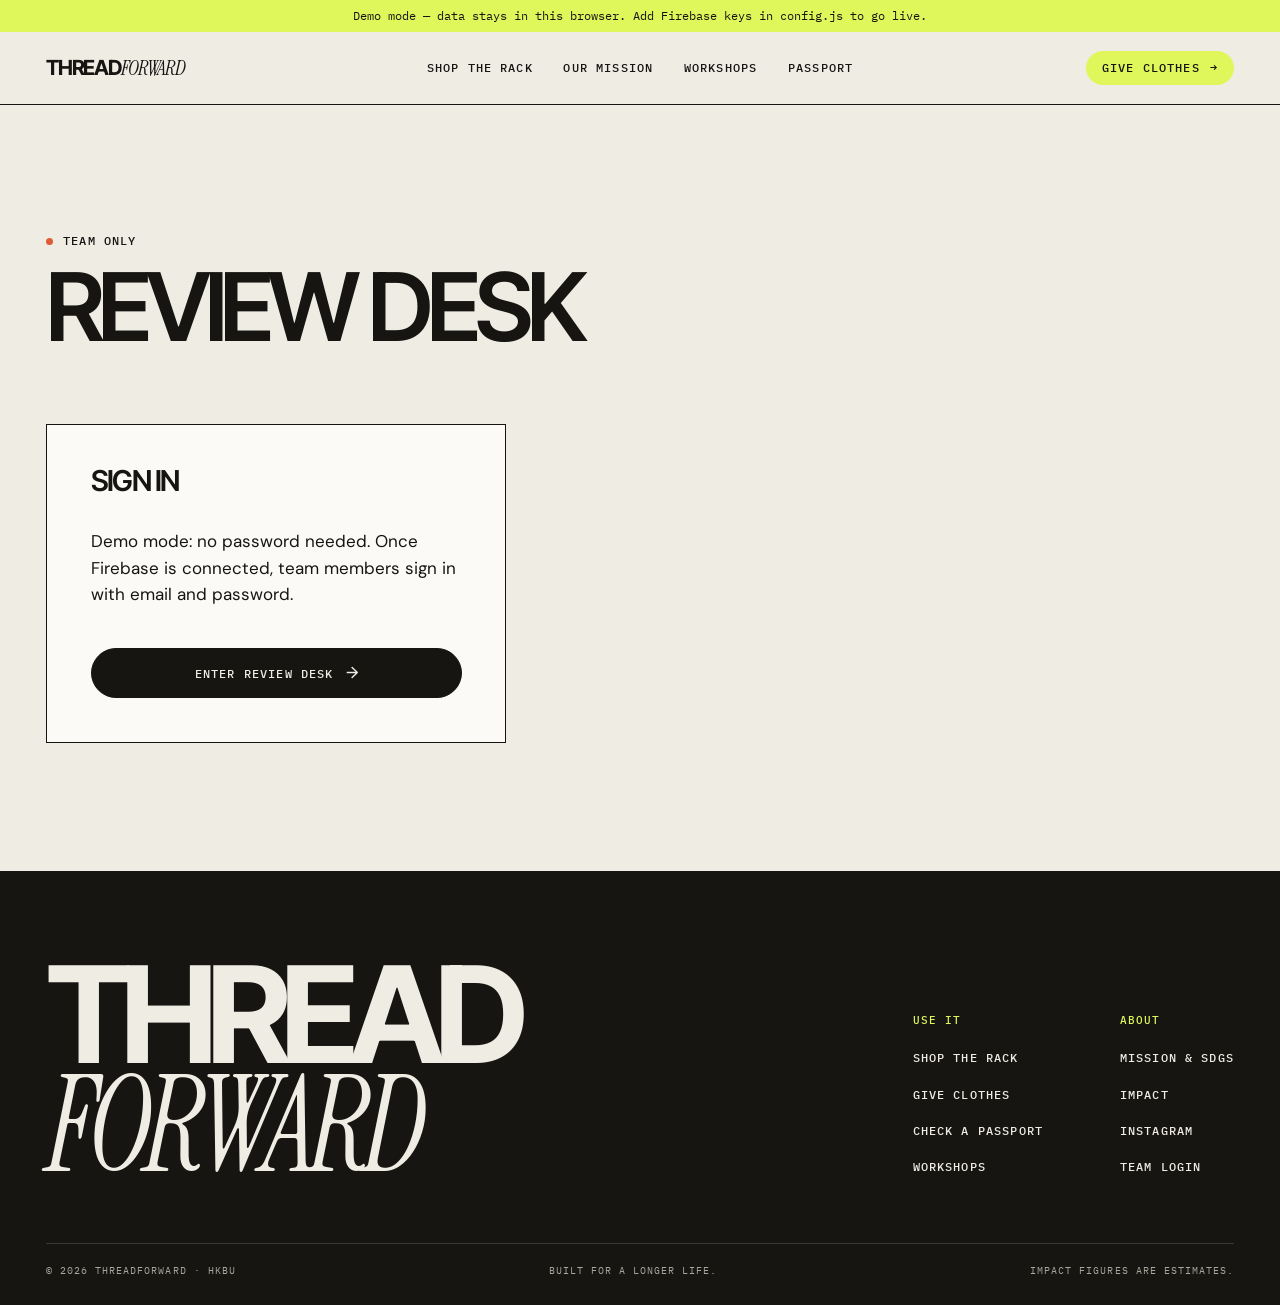
==== admin.html @ 7904c475 "Add files via upload" ====
<!DOCTYPE html>
<html lang="en">
<head>
  <meta charset="UTF-8">
  <meta name="viewport" content="width=device-width, initial-scale=1.0">
  <link rel="preconnect" href="https://fonts.googleapis.com">
  <link rel="preconnect" href="https://fonts.gstatic.com" crossorigin>
  <link href="https://fonts.googleapis.com/css2?family=DM+Sans:opsz,wght@9..40,400;9..40,500;9..40,600&family=IBM+Plex+Mono:wght@400;500&family=Instrument+Serif:ital@0;1&family=Inter+Tight:wght@500;600;700&display=swap" rel="stylesheet">
  <link rel="stylesheet" href="style.css">
  <link rel="icon" href="data:image/svg+xml,<svg xmlns='http://www.w3.org/2000/svg' viewBox='0 0 100 100'><rect width='100' height='100' rx='20' fill='%23DFF75B'/><text x='50' y='70' font-size='60' text-anchor='middle' font-family='Arial Black'>T</text></svg>">
  <meta name="robots" content="noindex">
  <title>Review desk — ThreadForward</title>
</head>
<body>
<main>
  <section class="section">
    <div class="wrap">
      <div class="section-head">
        <div>
          <p class="kicker">Team only</p>
          <h1 class="display display--l">Review desk</h1>
        </div>
        <div id="who"></div>
      </div>

      <div id="login" hidden>
        <div class="panel" style="max-width:460px">
          <h2 class="display display--m" style="font-size:1.8rem;margin-bottom:18px">Sign in</h2>
          <form class="form" id="loginForm">
            <div class="field"><label for="aEmail">Email</label><input id="aEmail" type="email" required autocomplete="username"></div>
            <div class="field"><label for="aPw">Password</label><input id="aPw" type="password" required autocomplete="current-password"></div>
            <p class="error-text" id="loginErr" role="alert"></p>
            <button class="btn btn--ink" type="submit">Sign in</button>
          </form>
        </div>
      </div>

      <div id="desk" hidden>
        <div class="tabs" role="tablist">
          <button class="chip" data-tab="pending" aria-pressed="true">To review <span id="nPending"></span></button>
          <button class="chip" data-tab="requests" aria-pressed="false">Requests</button>
          <button class="chip" data-tab="history" aria-pressed="false">Reviewed</button>
          <button class="chip" data-tab="workshops" aria-pressed="false">Workshop sign-ups</button>
          <button class="chip" data-tab="subscribers" aria-pressed="false">Newsletter</button>
        </div>
        <div id="panel"></div>
      </div>
    </div>
  </section>
</main>
<script type="module" src="admin.js"></script>
</body>
</html>
---- style.css ----
/* ThreadForward — v2 editorial system
   Reference: the ThreadForward Figma site. Tight grotesk display, condensed italic
   serif accents, mono labels, full-bleed photography. Signature: the garment
   swing tag (digital passport). */

:root {
  --paper: #EFECE4;
  --paper-2: #E5E1D6;
  --ink: #161512;
  --ink-soft: #5E5B53;
  --rule: #161512;
  --lime: #DFF75B;
  --clay: #DE5B38;
  --white: #FBFAF6;
  --gutter: clamp(18px, 3.6vw, 72px);
  --max: 1680px;
  --f-display: "Inter Tight", "Helvetica Neue", Arial, sans-serif;
  --f-serif: "Instrument Serif", Georgia, serif;
  --f-body: "DM Sans", system-ui, sans-serif;
  --f-mono: "IBM Plex Mono", ui-monospace, monospace;
  --ease: cubic-bezier(.2, .8, .2, 1);
}

*, *::before, *::after { box-sizing: border-box; }
html { scroll-behavior: smooth; -webkit-text-size-adjust: 100%; }
body {
  margin: 0; background: var(--paper); color: var(--ink);
  font: 400 17px/1.55 var(--f-body);
  -webkit-font-smoothing: antialiased; overflow-x: hidden;
  min-height: 100vh; display: flex; flex-direction: column;
}
main { flex: 1; }
img { max-width: 100%; display: block; }
a { color: inherit; }
button, input, select, textarea { font: inherit; color: inherit; }
::selection { background: var(--lime); color: var(--ink); }
:focus-visible { outline: 2px solid var(--clay); outline-offset: 3px; }
@media (prefers-reduced-motion: reduce) {
  *, *::before, *::after { animation: none !important; transition: none !important; scroll-behavior: auto !important; }
  .reveal > span > span { transform: none !important; }
}

.wrap { width: 100%; max-width: var(--max); margin: 0 auto; padding: 0 var(--gutter); }
.sr-only { position: absolute; width: 1px; height: 1px; overflow: hidden; clip: rect(0 0 0 0); white-space: nowrap; }

/* ── Type ─────────────────────────────────────────── */
.display {
  font-family: var(--f-display); font-weight: 600; text-transform: uppercase;
  letter-spacing: -0.065em; line-height: .84; margin: 0;
}
.display--xl { font-size: clamp(3.6rem, 9.6vw, 11.5rem); }
.display--l  { font-size: clamp(2.8rem, 7.4vw, 8.4rem); }
.display--m  { font-size: clamp(2.1rem, 4.4vw, 4.4rem); letter-spacing: -0.055em; line-height: .88; }
/* italic serif accent — the reference's "ON." / "REAL CHANGE." */
.display .serif, .display .serif-i, .accent {
  font-family: var(--f-serif); font-style: italic; font-weight: 400;
  letter-spacing: -0.045em; color: var(--clay); text-transform: uppercase;
  display: inline-block; transform: scaleX(.9); transform-origin: left;
}
.serif-i { font-family: var(--f-serif); font-style: italic; font-weight: 400; }
.lede { font-size: clamp(1.05rem, 1.35vw, 1.3rem); line-height: 1.48; max-width: 32ch; margin: 0; }
.kicker {
  font: 500 .72rem/1.4 var(--f-mono); letter-spacing: .1em; text-transform: uppercase;
  margin: 0 0 18px; color: var(--ink); display: flex; align-items: center; gap: 10px;
}
.kicker::before { content: ""; width: 7px; height: 7px; border-radius: 50%; background: var(--clay); flex: none; }
.mono { font-family: var(--f-mono); font-size: .8rem; letter-spacing: .02em; }
.label { font: 500 .7rem/1.3 var(--f-mono); letter-spacing: .1em; text-transform: uppercase; }
.muted { color: var(--ink-soft); }
.prose { max-width: 62ch; }
.prose p { margin: 0 0 1.1em; }

/* ── Buttons ──────────────────────────────────────── */
.btn {
  display: inline-flex; align-items: center; gap: 12px; justify-content: center;
  padding: 16px 26px; border: 1px solid var(--ink); border-radius: 999px;
  background: transparent; color: var(--ink); text-decoration: none; cursor: pointer;
  font: 500 .74rem/1 var(--f-mono); letter-spacing: .1em; text-transform: uppercase;
  transition: background .25s var(--ease), color .25s var(--ease), transform .25s var(--ease);
}
.btn::after { content: "→"; font-family: var(--f-body); font-size: 1rem; letter-spacing: 0; transition: transform .25s var(--ease); }
.btn:hover::after { transform: translateX(4px); }
.btn:hover { background: var(--ink); color: var(--paper); }
.btn--lime { background: var(--lime); border-color: var(--lime); }
.btn--lime:hover { background: var(--ink); border-color: var(--ink); color: var(--lime); }
.btn--ink { background: var(--ink); color: var(--paper); }
.btn--ink:hover { background: var(--lime); color: var(--ink); border-color: var(--lime); }
.btn--flame { background: var(--clay); border-color: var(--clay); color: var(--ink); }
.btn--flame:hover { background: var(--ink); color: var(--clay); border-color: var(--ink); }
.btn--sm { padding: 11px 16px; font-size: .68rem; }
.btn--plain::after { content: none; }
.btn[disabled] { opacity: .45; cursor: not-allowed; }
.link { text-decoration: none; border-bottom: 1px solid currentColor; padding-bottom: 2px; font-weight: 500; }
.link:hover { color: var(--clay); }
.textlink { font: 500 .74rem/1 var(--f-mono); letter-spacing: .1em; text-transform: uppercase; text-decoration: none; border-bottom: 1px solid var(--ink); padding-bottom: 8px; display: inline-flex; gap: 14px; }
.textlink::after { content: "→"; font-family: var(--f-body); letter-spacing: 0; transition: transform .25s var(--ease); }
.textlink:hover::after { transform: translateX(4px); }

/* round CTA (reference "Explore the drop") */
.orb {
  width: clamp(116px, 9vw, 140px); aspect-ratio: 1; border-radius: 50%; background: var(--lime);
  display: grid; place-content: center; text-align: center; text-decoration: none;
  font: 500 .66rem/1.5 var(--f-mono); letter-spacing: .1em; text-transform: uppercase;
  transition: transform .4s var(--ease), background .3s;
}
.orb span { display: block; font-size: 1rem; margin-top: 4px; transition: transform .3s var(--ease); }
.orb:hover { transform: scale(1.06) rotate(-6deg); background: var(--ink); color: var(--lime); }
.orb:hover span { transform: translate(3px, -3px); }

/* rotating sticker */
.sticker { width: clamp(104px, 8vw, 128px); aspect-ratio: 1; border-radius: 50%; background: var(--clay); display: grid; place-items: center; position: relative; }
.sticker svg { position: absolute; inset: 0; width: 100%; height: 100%; animation: spin 18s linear infinite; }
.sticker text { font: 500 8.6px var(--f-mono); letter-spacing: .22em; text-transform: uppercase; fill: var(--ink); }
.sticker b { font-size: 2.2rem; line-height: 1; }
@keyframes spin { to { transform: rotate(360deg); } }

/* ── Header ───────────────────────────────────────── */
.demo-bar { background: var(--lime); font: .72rem/1.4 var(--f-mono); padding: 8px var(--gutter); text-align: center; }
.site-header { position: sticky; top: 0; z-index: 50; background: color-mix(in srgb, var(--paper) 92%, transparent); backdrop-filter: blur(10px); border-bottom: 1px solid var(--rule); }
.nav { display: grid; grid-template-columns: 1fr auto 1fr; align-items: center; gap: 20px; height: 72px; transition: height .3s var(--ease); }
.scrolled .nav { height: 58px; }
.logo { text-decoration: none; font: 700 1.3rem/1 var(--f-display); letter-spacing: -0.06em; text-transform: uppercase; white-space: nowrap; display: inline-flex; align-items: baseline; }
.logo i { font-family: var(--f-serif); font-weight: 400; letter-spacing: -0.04em; display: inline-block; transform: scaleX(.88); transform-origin: left; font-size: 1.08em; }
.nav__links { display: flex; gap: clamp(18px, 2.4vw, 40px); justify-content: center; }
.nav__links a { text-decoration: none; font: 500 .72rem/1 var(--f-mono); letter-spacing: .1em; text-transform: uppercase; padding: 6px 0; position: relative; }
.nav__links a::after { content: ""; position: absolute; left: 0; right: 0; bottom: 0; height: 1px; background: var(--ink); transform: scaleX(0); transform-origin: right; transition: transform .3s var(--ease); }
.nav__links a:hover::after, .nav__links a[aria-current="page"]::after { transform: scaleX(1); transform-origin: left; }
.nav__links a[aria-current="page"] { color: var(--clay); }
.nav__right { display: flex; justify-content: flex-end; align-items: center; gap: 18px; }
.nav__cta { text-decoration: none; font: 500 .72rem/1 var(--f-mono); letter-spacing: .1em; text-transform: uppercase; display: inline-flex; gap: 10px; align-items: center; padding: 11px 16px; border-radius: 999px; background: var(--lime); transition: background .25s, color .25s; }
.nav__cta:hover { background: var(--ink); color: var(--lime); }
.menu-btn { display: none; background: none; border: 1px solid var(--ink); border-radius: 999px; height: 40px; padding: 0 16px; cursor: pointer; font: 500 .7rem var(--f-mono); letter-spacing: .1em; text-transform: uppercase; }
.mobile-menu { display: none; }
@media (max-width: 960px) {
  .nav { grid-template-columns: 1fr auto; }
  .nav__links, .nav__cta { display: none; }
  .menu-btn { display: block; }
  .mobile-menu { position: fixed; inset: 0; background: var(--ink); color: var(--paper); z-index: 60; padding: 20px var(--gutter) 32px; flex-direction: column; }
  .mobile-menu.open { display: flex; animation: menuIn .4s var(--ease); }
  .mobile-menu .menu-btn { border-color: var(--paper); color: var(--paper); }
  .mobile-menu__top { display: flex; justify-content: space-between; align-items: center; }
  .mobile-menu nav { display: flex; flex-direction: column; margin-top: auto; }
  .mobile-menu nav a { font: 600 clamp(2.6rem, 12vw, 4rem)/.95 var(--f-display); text-transform: uppercase; letter-spacing: -0.06em; text-decoration: none; padding: 6px 0; border-bottom: 1px solid #3a3833; }
  .mobile-menu nav a[aria-current="page"] { color: var(--lime); }
  .mobile-menu .nav__cta { display: inline-flex; margin-top: 28px; align-self: flex-start; color: var(--ink); }
}
@keyframes menuIn { from { opacity: 0; transform: translateY(-12px); } }

/* ── Sections ─────────────────────────────────────── */
.section { padding: clamp(72px, 10vw, 160px) 0; }
.section + .section { border-top: 1px solid var(--rule); }
.section--lime { background: var(--lime); border-top: 0 !important; }
.section--ink { background: var(--ink); color: var(--paper); border-top: 0 !important; }
.section--ink .kicker { color: var(--paper); }
.section--flame { background: var(--clay); border-top: 0 !important; }
.section--paper2 { background: var(--paper-2); }
.section--flame .display .serif, .section--flame .accent { color: var(--ink); }
.section--ink .display .serif { color: var(--lime); }
.section-head { display: grid; grid-template-columns: 1fr auto; gap: 32px; align-items: end; margin-bottom: clamp(40px, 6vw, 88px); }
.section-head .lede { max-width: 30ch; }
@media (max-width: 760px) { .section-head { grid-template-columns: 1fr; } }

/* ── Load reveal (single orchestrated moment) ─────── */
.reveal > span { display: block; overflow: hidden; padding-bottom: .04em; margin-bottom: -.04em; }
.reveal > span > span { display: inline-block; transform: translateY(105%); transition: transform 1.1s var(--ease); }
.is-loaded .reveal > span > span { transform: none; }
.reveal > span:nth-child(2) > span { transition-delay: .09s; }
.reveal > span:nth-child(3) > span { transition-delay: .18s; }
.fade-in { opacity: 0; transform: translateY(14px); transition: opacity .9s var(--ease) .45s, transform .9s var(--ease) .45s; }
.is-loaded .fade-in { opacity: 1; transform: none; }

/* ── Hero ─────────────────────────────────────────── */
.hero { display: grid; grid-template-columns: 1.27fr 1fr; min-height: calc(100svh - 72px); border-bottom: 1px solid var(--rule); }
.hero__copy { padding: clamp(28px, 4vw, 64px) var(--gutter); display: flex; flex-direction: column; justify-content: space-between; gap: 48px; }
.hero__title { font-size: clamp(3.2rem, 7.3vw, 9.8rem); }
.hero__title > span { white-space: nowrap; }
@media (max-width: 960px) { .hero__title { font-size: clamp(3rem, 14vw, 7rem); } }
.hero__foot { display: flex; justify-content: space-between; align-items: end; gap: 28px; flex-wrap: wrap; }
.hero__actions { display: flex; flex-wrap: wrap; gap: 12px; margin-top: 28px; }
.hero__media { position: relative; overflow: hidden; border-left: 1px solid var(--rule); background: var(--ink); }
.hero__media img { width: 100%; height: 100%; object-fit: cover; transform: scale(1.08); transition: transform 1.8s var(--ease); }
.is-loaded .hero__media img { transform: scale(1); }
.hero__labels { position: absolute; top: 18px; left: 20px; right: 20px; display: flex; justify-content: space-between; color: var(--white); text-shadow: 0 1px 8px rgba(0,0,0,.35); }
.hero__media .sticker { position: absolute; right: 22px; bottom: 22px; }
.hero__media .tag-hang { position: absolute; left: 26px; bottom: 30px; }
@media (max-width: 960px) {
  .hero { grid-template-columns: 1fr; min-height: 0; }
  .hero__media { border-left: 0; border-top: 1px solid var(--rule); aspect-ratio: 4/4.4; }
}

/* ── Marquee ─────────────────────────────────────── */
.marquee { background: var(--ink); color: var(--lime); overflow: hidden; white-space: nowrap; border-top: 1px solid var(--ink); }
.marquee__track { display: inline-flex; align-items: center; animation: tick 34s linear infinite; padding: clamp(14px, 2vw, 24px) 0; }
.marquee__track span { font: 600 clamp(2rem, 4.2vw, 4.4rem)/1 var(--f-display); letter-spacing: -0.06em; text-transform: uppercase; padding: 0 .45em; }
.marquee__track i { color: var(--clay); font-style: normal; font-size: clamp(1.6rem, 3vw, 3rem); }
.marquee:hover .marquee__track { animation-play-state: paused; }
@keyframes tick { to { transform: translateX(-50%); } }

/* ── Paths (three entry points) ───────────────────── */
.paths { display: grid; grid-template-columns: repeat(3, 1fr); border-bottom: 1px solid var(--rule); }
.path { padding: clamp(28px, 3.4vw, 52px) var(--gutter); text-decoration: none; display: flex; flex-direction: column; gap: 16px; min-height: 300px; position: relative; overflow: hidden; }
.path + .path { border-left: 1px solid var(--rule); }
.path::before { content: ""; position: absolute; inset: 0; background: var(--lime); transform: translateY(101%); transition: transform .55s var(--ease); z-index: -1; }
.path:nth-child(2)::before { background: var(--clay); }
.path:nth-child(3)::before { background: var(--ink); }
.path:nth-child(3):hover { color: var(--paper); }
.path:hover::before { transform: none; }
.path { isolation: isolate; }
.path__title { font: 600 clamp(2rem, 3.4vw, 3.4rem)/.88 var(--f-display); text-transform: uppercase; letter-spacing: -0.06em; margin: 0; }
.path p { margin: 0; max-width: 34ch; }
.path__go { margin-top: auto; font: 500 .72rem/1 var(--f-mono); letter-spacing: .1em; text-transform: uppercase; display: inline-flex; gap: 12px; }
.path__go::after { content: "→"; font-family: var(--f-body); transition: transform .3s var(--ease); }
.path:hover .path__go::after { transform: translateX(6px); }
@media (max-width: 960px) { .paths { grid-template-columns: 1fr; } .path + .path { border-left: 0; border-top: 1px solid var(--rule); } .path { min-height: 0; } }

/* ── Steps ────────────────────────────────────────── */
.steps { display: grid; grid-template-columns: repeat(4, 1fr); border-top: 1px solid var(--rule); }
.step { padding: 30px 28px 10px 0; }
.step + .step { padding-left: 28px; border-left: 1px solid var(--rule); }
.step__n { font: italic 400 clamp(4rem, 6vw, 6.4rem)/.8 var(--f-serif); color: var(--clay); letter-spacing: -0.04em; }
.step h3 { font: 600 1.55rem/1 var(--f-display); letter-spacing: -0.04em; text-transform: uppercase; margin: 22px 0 10px; }
.step p { margin: 0; color: var(--ink-soft); font-size: .98rem; }
@media (max-width: 960px) { .steps { grid-template-columns: 1fr 1fr; } .step:nth-child(3) { border-left: 0; padding-left: 0; } .step:nth-child(n+3) { border-top: 1px solid var(--rule); } }
@media (max-width: 560px) { .steps { grid-template-columns: 1fr; } .step + .step { border-left: 0; padding-left: 0; border-top: 1px solid var(--rule); } }

/* ── Rack (item grid) ─────────────────────────────── */
.rack { display: grid; grid-template-columns: repeat(auto-fill, minmax(min(100%, 300px), 1fr)); gap: clamp(28px, 2.4vw, 40px) clamp(14px, 1.4vw, 22px); }
.rack--lookbook { grid-template-columns: 1.25fr 1fr 1.12fr; align-items: start; }
.rack--lookbook .card:nth-child(3n+2) { margin-top: clamp(40px, 6vw, 110px); }
@media (max-width: 960px) { .rack--lookbook { grid-template-columns: 1fr 1fr; } .rack--lookbook .card:nth-child(3n+2) { margin-top: 0; } .rack--lookbook .card:nth-child(even) { margin-top: 56px; } }
@media (max-width: 560px) { .rack--lookbook { grid-template-columns: 1fr; } .rack--lookbook .card:nth-child(even) { margin-top: 0; } }
.card { text-decoration: none; display: flex; flex-direction: column; position: relative; }
.card__img { aspect-ratio: 4/5; overflow: hidden; background: var(--paper-2); position: relative; }
.rack--lookbook .card:nth-child(3n+1) .card__img { aspect-ratio: 4/5.1; }
.card__img img { width: 100%; height: 100%; object-fit: cover; transition: transform 1s var(--ease); }
.card:hover .card__img img { transform: scale(1.045); }
.card__img::after { /* lime arrow on hover, from the reference */
  content: "↗"; position: absolute; right: 16px; bottom: 16px; width: 52px; height: 52px; border-radius: 50%;
  background: var(--lime); display: grid; place-items: center; font-size: 1.2rem;
  transform: scale(.3); opacity: 0; transition: transform .45s var(--ease), opacity .3s;
}
.card:hover .card__img::after, .card:focus-visible .card__img::after { transform: scale(1); opacity: 1; }
.card__status { position: absolute; top: 14px; left: 14px; background: var(--white); border-radius: 999px; padding: 6px 11px; font: 500 .66rem/1 var(--f-mono); letter-spacing: .08em; text-transform: uppercase; z-index: 1; }
.card__status--reserved { background: var(--clay); }
.card__status--claimed { background: var(--ink); color: var(--paper); }
.card__meta { display: flex; justify-content: space-between; gap: 14px; padding-top: 14px; margin-top: 12px; border-top: 1px solid var(--rule); align-items: baseline; }
.card__title { font: 500 1.08rem/1.25 var(--f-body); margin: 0; }
.card__sub { font: 500 .66rem/1.3 var(--f-mono); letter-spacing: .08em; text-transform: uppercase; white-space: nowrap; }
.card__id { font: .68rem var(--f-mono); color: var(--ink-soft); margin-top: 6px; letter-spacing: .04em; }
.empty { border: 1px dashed var(--ink); padding: 56px 24px; text-align: center; grid-column: 1 / -1; }
.empty h3 { font: 600 2rem/1 var(--f-display); letter-spacing: -0.05em; text-transform: uppercase; margin: 0 0 12px; }
.empty p { margin: 0; }

/* filters */
.filters { display: flex; flex-wrap: wrap; gap: 8px; margin-bottom: 18px; align-items: center; }
.chip { border: 1px solid var(--ink); background: transparent; border-radius: 999px; padding: 10px 15px; font: 500 .7rem/1 var(--f-mono); letter-spacing: .08em; text-transform: uppercase; cursor: pointer; transition: background .2s, color .2s; }
.chip:hover { background: var(--paper-2); }
.chip[aria-pressed="true"] { background: var(--ink); color: var(--paper); }
.filters select { border: 1px solid var(--ink); border-radius: 999px; padding: 9px 14px; background: transparent; font: 500 .7rem var(--f-mono); letter-spacing: .08em; text-transform: uppercase; }
.filters .check { font: 500 .7rem var(--f-mono); letter-spacing: .08em; text-transform: uppercase; align-items: center; }
.toolbar { display: flex; justify-content: space-between; align-items: center; border-top: 1px solid var(--rule); border-bottom: 1px solid var(--rule); padding: 12px 0; margin-bottom: 36px; }

/* ── Stats ────────────────────────────────────────── */
.stats { display: grid; grid-template-columns: repeat(3, 1fr); border-top: 1px solid var(--rule); border-bottom: 1px solid var(--rule); }
.stat { padding: 34px 28px 30px 0; }
.stat + .stat { border-left: 1px solid var(--rule); padding-left: 28px; }
.stat__n { font: 500 clamp(3.2rem, 6.8vw, 7.4rem)/.86 var(--f-display); letter-spacing: -0.07em; }
.stat__l { margin-top: 22px; font: 500 .68rem/1.5 var(--f-mono); letter-spacing: .1em; text-transform: uppercase; max-width: 30ch; }
.footnote { font: .66rem/1.5 var(--f-mono); letter-spacing: .08em; text-transform: uppercase; color: var(--ink-soft); margin-top: 16px; }
.section--ink .footnote, .section--ink .muted { color: #A9A69C; }
.section--ink .stats, .section--ink .stat + .stat { border-color: #4A4741; }
@media (max-width: 760px) { .stats { grid-template-columns: 1fr; } .stat + .stat { border-left: 0; padding-left: 0; border-top: 1px solid var(--rule); } .section--ink .stat + .stat { border-top-color: #4A4741; } }

/* ── Split / manifesto ───────────────────────────── */
.split { display: grid; grid-template-columns: 1fr 1fr; gap: clamp(32px, 6vw, 112px); align-items: start; }
.manifesto { display: grid; grid-template-columns: 1fr 1fr; gap: 40px; }
.manifesto__body { grid-column: 2; }
.manifesto__body .lede { max-width: 38ch; margin: 36px 0 34px; }
@media (max-width: 960px) { .split, .manifesto { grid-template-columns: 1fr; } .manifesto__body { grid-column: 1; } }
.figure-band { display: grid; grid-template-columns: 1fr 1fr; min-height: 70vh; border-top: 1px solid var(--rule); border-bottom: 1px solid var(--rule); }
.figure-band__img { overflow: hidden; }
.figure-band__img img { width: 100%; height: 100%; object-fit: cover; }
.figure-band__copy { padding: clamp(36px, 6vw, 96px) var(--gutter); display: flex; flex-direction: column; justify-content: space-between; gap: 40px; border-left: 1px solid var(--rule); }
@media (max-width: 960px) { .figure-band { grid-template-columns: 1fr; } .figure-band__img { aspect-ratio: 4/3; } .figure-band__copy { border-left: 0; border-top: 1px solid var(--rule); } }

/* ── Swing tag (signature) ────────────────────────── */
.tag {
  --tag-bg: var(--white);
  position: relative; display: inline-block; width: 220px;
  background: var(--tag-bg); color: var(--ink); text-decoration: none;
  clip-path: polygon(16% 0, 84% 0, 100% 11%, 100% 100%, 0 100%, 0 11%);
  padding: 38px 18px 16px; box-shadow: 0 18px 40px -18px rgba(0,0,0,.45);
  transition: transform .4s var(--ease);
}
a.tag:hover { transform: rotate(-2deg) translateY(-3px); }
.tag::before { content: ""; position: absolute; top: 13px; left: 50%; width: 11px; height: 11px; margin-left: -5.5px; border-radius: 50%; background: var(--paper-2); box-shadow: inset 0 0 0 1px var(--ink); }
.tag__id { font: 500 .78rem/1.2 var(--f-mono); letter-spacing: .04em; display: block; }
.tag__name { font: italic 400 1.55rem/1 var(--f-serif); margin: 10px 0 14px; display: block; letter-spacing: -0.02em; }
.tag__row { display: flex; justify-content: space-between; font: 500 .64rem var(--f-mono); letter-spacing: .1em; text-transform: uppercase; border-top: 1px solid var(--ink); padding-top: 9px; }
.tag-hang { transform-origin: 50% -40px; animation: sway 6s ease-in-out infinite; }
.tag-hang .tag { --tag-bg: var(--lime); }
@keyframes sway { 0%,100% { transform: rotate(-3deg); } 50% { transform: rotate(2.5deg); } }

/* ── Forms ────────────────────────────────────────── */
.form { display: grid; gap: 24px; }
.form-row { display: grid; grid-template-columns: 1fr 1fr; gap: 20px; }
@media (max-width: 640px) { .form-row { grid-template-columns: 1fr; } }
.field label, .field legend { display: block; font: 500 .7rem/1.4 var(--f-mono); letter-spacing: .1em; text-transform: uppercase; margin-bottom: 10px; }
.field .hint { text-transform: none; letter-spacing: 0; font-family: var(--f-body); font-size: .85rem; color: var(--ink-soft); }
.field input:not([type=checkbox]):not([type=radio]):not([type=file]), .field select, .field textarea {
  width: 100%; border: 0; border-bottom: 1px solid var(--ink); background: transparent; border-radius: 0; padding: 10px 0 12px; font-size: 1.08rem;
}
.field select { appearance: none; background-image: linear-gradient(45deg, transparent 50%, var(--ink) 50%), linear-gradient(135deg, var(--ink) 50%, transparent 50%); background-position: calc(100% - 12px) 55%, calc(100% - 7px) 55%; background-size: 5px 5px; background-repeat: no-repeat; padding-right: 24px; cursor: pointer; }
.field textarea { min-height: 96px; resize: vertical; border: 1px solid var(--ink) !important; padding: 12px !important; }
.field input:focus, .field select:focus, .field textarea:focus { outline: none; border-color: var(--clay) !important; box-shadow: 0 1px 0 var(--clay); }
fieldset.field { border: 0; padding: 0; margin: 0; }
.check { display: flex; gap: 12px; align-items: flex-start; font-size: .98rem; margin-bottom: 10px; cursor: pointer; }
.check input { appearance: none; width: 20px; height: 20px; border: 1px solid var(--ink); border-radius: 4px; margin-top: 2px; flex: none; cursor: pointer; display: grid; place-items: center; background: transparent; }
.check input:checked { background: var(--ink); }
.check input:checked::after { content: ""; width: 9px; height: 5px; border-left: 2px solid var(--lime); border-bottom: 2px solid var(--lime); transform: rotate(-45deg) translate(1px, -1px); }
.error-text { color: #B42318; font-size: .9rem; font-weight: 500; min-height: 1.2em; margin: 0; }

.panel { background: var(--white); border: 1px solid var(--ink); padding: clamp(24px, 3.4vw, 48px); }
.section--lime .panel { background: var(--paper); }

/* stepper */
.stepper { display: grid; grid-template-columns: repeat(3, 1fr); gap: 6px; margin-bottom: 34px; }
.stepper span { border-top: 3px solid var(--paper-2); padding-top: 10px; font: 500 .66rem var(--f-mono); letter-spacing: .1em; text-transform: uppercase; color: var(--ink-soft); transition: border-color .3s, color .3s; }
.stepper span.on { border-color: var(--clay); color: var(--ink); }
.stepper span.done { border-color: var(--ink); color: var(--ink); }
.form-step { display: none; }
.form-step.on { display: grid; gap: 24px; animation: stepIn .45s var(--ease); }
@keyframes stepIn { from { opacity: 0; transform: translateX(14px); } }
.form-nav { display: flex; justify-content: space-between; gap: 12px; margin-top: 6px; flex-wrap: wrap; }

/* photo drop */
.drop { border: 1px dashed var(--ink); padding: 36px 24px; text-align: center; cursor: pointer; transition: background .2s; }
.drop.over, .drop:hover { background: var(--lime); }
.drop input { display: none; }
.drop strong { display: block; font: 600 1.6rem/1 var(--f-display); letter-spacing: -0.05em; text-transform: uppercase; margin-bottom: 8px; }
.thumbs { display: grid; grid-template-columns: repeat(auto-fill, minmax(92px, 1fr)); gap: 10px; margin-top: 14px; }
.thumb { position: relative; aspect-ratio: 4/5; overflow: hidden; }
.thumb img { width: 100%; height: 100%; object-fit: cover; }
.thumb button { position: absolute; top: 5px; right: 5px; width: 26px; height: 26px; border-radius: 50%; border: 0; background: var(--white); cursor: pointer; font-size: 13px; line-height: 1; }
.progress { height: 4px; background: var(--paper-2); overflow: hidden; }
.progress div { height: 100%; width: 0; background: var(--clay); transition: width .2s; }

/* ── Item detail ──────────────────────────────────── */
.item { display: grid; grid-template-columns: 1.15fr .85fr; gap: clamp(28px, 5vw, 96px); align-items: start; }
.item > div:last-child { position: sticky; top: 100px; }
.gallery__main { aspect-ratio: 4/5; overflow: hidden; background: var(--paper-2); }
.gallery__main img { width: 100%; height: 100%; object-fit: cover; }
.gallery__thumbs { display: flex; gap: 10px; margin-top: 10px; flex-wrap: wrap; }
.gallery__thumbs button { width: 76px; height: 95px; border: 0; padding: 0; cursor: pointer; overflow: hidden; background: none; opacity: .45; transition: opacity .2s; }
.gallery__thumbs button[aria-current="true"], .gallery__thumbs button:hover { opacity: 1; }
.gallery__thumbs img { width: 100%; height: 100%; object-fit: cover; }
.specs { display: grid; grid-template-columns: auto 1fr; border-top: 1px solid var(--rule); margin: 28px 0; }
.specs dt, .specs dd { padding: 12px 0; border-bottom: 1px solid var(--rule); margin: 0; }
.specs dt { font: 500 .68rem/1.9 var(--f-mono); letter-spacing: .1em; text-transform: uppercase; padding-right: 28px; }
@media (max-width: 960px) { .item { grid-template-columns: 1fr; } .item > div:last-child { position: static; } }

/* ── SDG ──────────────────────────────────────────── */
.sdgs { display: grid; grid-template-columns: repeat(2, 1fr); border-top: 1px solid var(--rule); }
.sdg { padding: 40px 36px 40px 0; border-bottom: 1px solid var(--rule); display: grid; grid-template-columns: 104px 1fr; gap: 26px; }
.sdg:nth-child(even) { padding-left: 36px; border-left: 1px solid var(--rule); }
.sdg__badge { width: 104px; height: 104px; color: #fff; display: flex; flex-direction: column; justify-content: space-between; padding: 11px; }
.sdg__badge b { font: 700 2.6rem/1 var(--f-display); letter-spacing: -0.05em; }
.sdg__badge small { font: 700 .58rem/1.15 var(--f-body); text-transform: uppercase; }
.sdg h3 { font: 600 1.9rem/.95 var(--f-display); letter-spacing: -0.05em; text-transform: uppercase; margin: 0 0 14px; }
.sdg p { margin: 0; }
@media (max-width: 960px) { .sdgs { grid-template-columns: 1fr; } .sdg:nth-child(even) { padding-left: 0; border-left: 0; } .sdg { padding-right: 0; } }
@media (max-width: 480px) { .sdg { grid-template-columns: 1fr; } }

.bigfact { font: 600 clamp(6rem, 19vw, 18rem)/.78 var(--f-display); letter-spacing: -0.08em; margin: 0; }
.bigfact small { font: 500 .72rem/1.5 var(--f-mono); letter-spacing: .1em; text-transform: uppercase; display: block; margin-top: 26px; max-width: 34ch; }
.refs { font-size: .92rem; padding-left: 1.2em; }
.refs li { margin-bottom: 10px; }
.timeline { list-style: none; padding: 0; margin: 0; border-top: 1px solid var(--rule); }
.timeline li { display: grid; grid-template-columns: 76px 1fr; gap: 20px; padding: 24px 0; border-bottom: 1px solid var(--rule); }
.timeline .n { font: italic 400 3.2rem/.8 var(--f-serif); color: var(--clay); }
.timeline h3 { margin: 0 0 6px; font: 600 1.35rem/1 var(--f-display); letter-spacing: -0.04em; text-transform: uppercase; }
.timeline p { margin: 0; color: var(--ink-soft); }

/* ── Passport ─────────────────────────────────────── */
.passport { display: grid; grid-template-columns: auto 1fr; background: var(--white); border: 1px solid var(--ink); }
.passport__qr { background: var(--ink); padding: 26px; display: flex; align-items: center; justify-content: center; }
.passport__qr img { width: 168px; height: 168px; }
.passport__body { padding: 30px; }
.passport__body h2 { font: italic 400 2.4rem/1 var(--f-serif); margin: 8px 0 18px; letter-spacing: -0.02em; }
.badge { display: inline-block; background: var(--lime); border-radius: 999px; padding: 6px 11px; font: 500 .66rem/1 var(--f-mono); letter-spacing: .08em; text-transform: uppercase; }
@media (max-width: 640px) { .passport { grid-template-columns: 1fr; } }
.scanner { position: relative; aspect-ratio: 1; max-width: 340px; overflow: hidden; background: var(--ink); }
.scanner video { width: 100%; height: 100%; object-fit: cover; }
.scanner__line { position: absolute; left: 0; right: 0; height: 2px; background: var(--lime); box-shadow: 0 0 14px var(--lime); animation: scan 2.2s ease-in-out infinite; }
@keyframes scan { 0%,100% { top: 8%; } 50% { top: 92%; } }

/* ── Admin ────────────────────────────────────────── */
.tabs { display: flex; gap: 8px; flex-wrap: wrap; margin-bottom: 28px; }
.review { display: grid; grid-template-columns: 300px 1fr; gap: 32px; border: 1px solid var(--ink); background: var(--white); padding: 24px; margin-bottom: 24px; }
.review__photos { display: grid; grid-template-columns: 1fr 1fr; gap: 8px; align-content: start; }
.review__photos a { aspect-ratio: 4/5; overflow: hidden; }
.review__photos img { width: 100%; height: 100%; object-fit: cover; }
.review h3 { font: italic 400 2rem/1 var(--f-serif); margin: 8px 0 10px; }
.ai { border-left: 3px solid var(--ink); padding: 12px 14px; background: var(--paper); margin: 16px 0; font-size: .93rem; }
.ai--approve { border-color: #6C8A00; background: #F2FBC9; } .ai--reject { border-color: var(--clay); background: #FBE1D8; }
.review .actions { display: flex; gap: 10px; flex-wrap: wrap; margin-top: 16px; }
.table { width: 100%; border-collapse: collapse; background: var(--white); border: 1px solid var(--ink); font-size: .93rem; }
.table th, .table td { text-align: left; padding: 13px; border-bottom: 1px solid var(--paper-2); vertical-align: top; }
.table th { font: 500 .66rem var(--f-mono); letter-spacing: .1em; text-transform: uppercase; background: var(--paper-2); }
.table-wrap { overflow-x: auto; }
@media (max-width: 760px) { .review { grid-template-columns: 1fr; } }

/* ── Newsletter / Footer ──────────────────────────── */
.signup { display: flex; border-bottom: 1px solid var(--ink); max-width: 560px; align-items: center; }
.signup input { flex: 1; border: 0; background: transparent; padding: 16px 0; font: 500 .9rem var(--f-mono); letter-spacing: .06em; min-width: 0; text-transform: uppercase; }
.signup input::placeholder { color: var(--ink); opacity: .65; }
.signup input:focus { outline: none; }
.signup button { border: 0; background: none; padding: 0 0 0 16px; font-size: 1.5rem; cursor: pointer; transition: transform .25s var(--ease); }
.signup button:hover { transform: translateX(5px); }
.fineprint { font: .62rem/1.5 var(--f-mono); letter-spacing: .08em; text-transform: uppercase; margin-top: 14px; }

.site-footer { background: var(--ink); color: var(--paper); padding: clamp(56px, 7vw, 100px) 0 28px; }
.footer__grid { display: grid; grid-template-columns: 1fr auto auto; gap: clamp(32px, 6vw, 96px); align-items: end; }
.footer__mark { font: 700 clamp(3.4rem, 10.5vw, 11rem)/.8 var(--f-display); letter-spacing: -0.075em; text-transform: uppercase; margin: 0; }
.footer__mark i { font-family: var(--f-serif); font-weight: 400; letter-spacing: -0.05em; display: inline-block; transform: scaleX(.88); transform-origin: left; }
.site-footer h4 { font: 500 .66rem var(--f-mono); letter-spacing: .1em; text-transform: uppercase; margin: 0 0 16px; color: var(--lime); }
.site-footer ul { list-style: none; margin: 0; padding: 0; display: grid; gap: 10px; }
.site-footer a { text-decoration: none; color: var(--paper); font: 500 .72rem var(--f-mono); letter-spacing: .1em; text-transform: uppercase; }
.site-footer a:hover { color: var(--lime); }
.footer__base { display: flex; justify-content: space-between; gap: 16px; flex-wrap: wrap; margin-top: 64px; padding-top: 20px; border-top: 1px solid #3a3833; font: .64rem var(--f-mono); letter-spacing: .1em; text-transform: uppercase; color: #A9A69C; }
@media (max-width: 860px) { .footer__grid { grid-template-columns: 1fr 1fr; } .footer__grid > :first-child { grid-column: 1 / -1; } }

/* ── Toast & modal ────────────────────────────────── */
.toast { position: fixed; left: 50%; bottom: 24px; transform: translate(-50%, 160px); opacity: 0; pointer-events: none; background: var(--ink); color: var(--paper); border-radius: 999px; padding: 14px 22px; font-weight: 500; z-index: 200; transition: transform .4s var(--ease), opacity .2s; max-width: calc(100% - 32px); border: 1px solid var(--lime); }
.toast.show { transform: translate(-50%, 0); opacity: 1; pointer-events: auto; }
.toast.error { border-color: var(--clay); }
.modal { position: fixed; inset: 0; background: rgba(22,21,18,.72); z-index: 150; display: none; align-items: center; justify-content: center; padding: 16px; backdrop-filter: blur(4px); }
.modal.open { display: flex; }
.modal__box { background: var(--paper); max-width: 580px; width: 100%; max-height: 92vh; overflow: auto; padding: clamp(24px, 4vw, 44px); position: relative; animation: stepIn .4s var(--ease); }
.modal__close { position: absolute; top: 16px; right: 16px; width: 40px; height: 40px; border-radius: 50%; border: 1px solid var(--ink); background: transparent; cursor: pointer; font-size: 16px; }
.modal__close:hover { background: var(--ink); color: var(--paper); }
.skeleton { background: linear-gradient(90deg, var(--paper-2), #F5F3EC, var(--paper-2)); background-size: 200% 100%; animation: shimmer 1.2s infinite; }
@keyframes shimmer { to { background-position: -200% 0; } }
.success .tag { margin: 22px 0 26px; --tag-bg: var(--lime); }
.section--flame .kicker::before, .section--lime .kicker::before { background: var(--ink); }
.section--lime .kicker::before { background: var(--clay); }
.display .serif, .display .serif-i { margin-right: -.1em; }
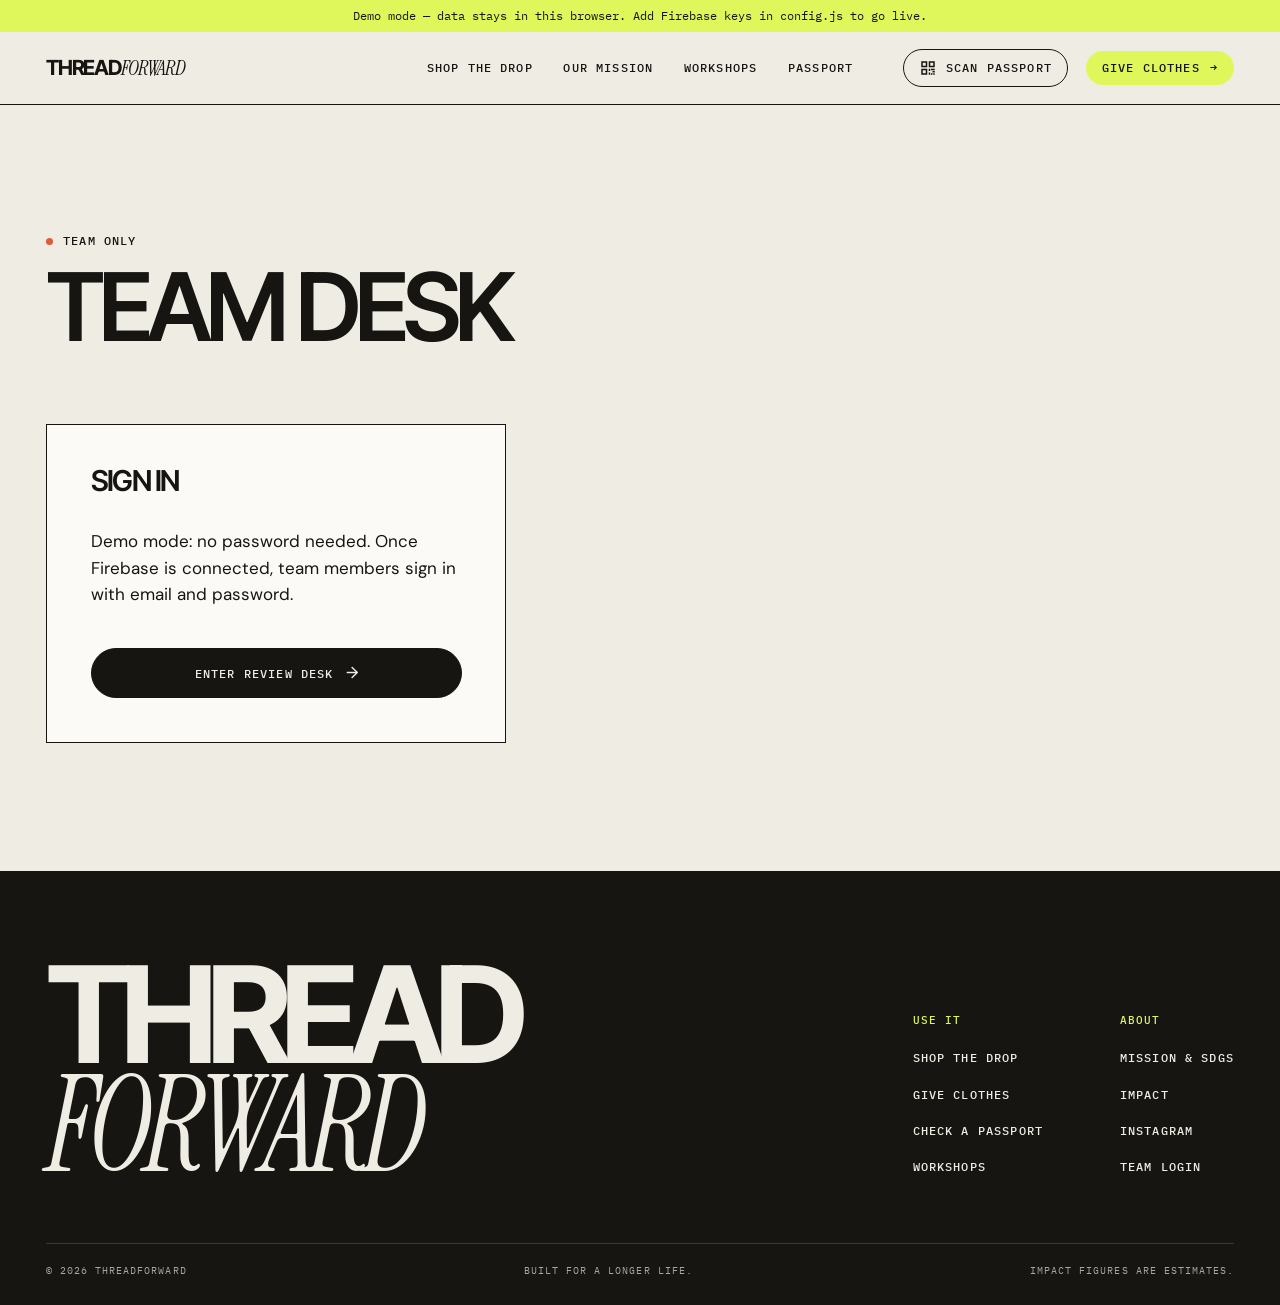
==== commit 7c6e951b: "Add files via upload" ====
--- a/admin.html
+++ b/admin.html
@@ -9,7 +9,7 @@
   <link rel="stylesheet" href="style.css">
   <link rel="icon" href="data:image/svg+xml,<svg xmlns='http://www.w3.org/2000/svg' viewBox='0 0 100 100'><rect width='100' height='100' rx='20' fill='%23DFF75B'/><text x='50' y='70' font-size='60' text-anchor='middle' font-family='Arial Black'>T</text></svg>">
   <meta name="robots" content="noindex">
-  <title>Review desk — ThreadForward</title>
+  <title>Team desk — ThreadForward</title>
 </head>
 <body>
 <main>
@@ -18,7 +18,7 @@
       <div class="section-head">
         <div>
           <p class="kicker">Team only</p>
-          <h1 class="display display--l">Review desk</h1>
+          <h1 class="display display--l">Team desk</h1>
         </div>
         <div id="who"></div>
       </div>
@@ -37,7 +37,9 @@
 
       <div id="desk" hidden>
         <div class="tabs" role="tablist">
-          <button class="chip" data-tab="pending" aria-pressed="true">To review <span id="nPending"></span></button>
+          <button class="chip" data-tab="add" aria-pressed="true">+ Add a piece</button>
+          <button class="chip" data-tab="rack" aria-pressed="false">On the rack</button>
+          <button class="chip" data-tab="pending" aria-pressed="false">Donations to review <span id="nPending"></span></button>
           <button class="chip" data-tab="requests" aria-pressed="false">Requests</button>
           <button class="chip" data-tab="history" aria-pressed="false">Reviewed</button>
           <button class="chip" data-tab="workshops" aria-pressed="false">Workshop sign-ups</button>
--- a/style.css
+++ b/style.css
@@ -445,3 +445,19 @@
 .section--flame .kicker::before, .section--lime .kicker::before { background: var(--ink); }
 .section--lime .kicker::before { background: var(--clay); }
 .display .serif, .display .serif-i { margin-right: -.1em; }
+
+/* ── Scan passport button (from the original design) ── */
+.qr-icon { width: 18px; height: 18px; flex: none; }
+.nav__scan { display: inline-flex; align-items: center; gap: 9px; border: 1px solid var(--ink); background: transparent; border-radius: 999px; padding: 9px 15px; cursor: pointer; font: 500 .72rem/1 var(--f-mono); letter-spacing: .1em; text-transform: uppercase; transition: background .25s, color .25s; }
+.nav__scan:hover { background: var(--ink); color: var(--lime); }
+.nav__scan--dark { border-color: var(--paper); color: var(--paper); }
+.nav__scan--dark:hover { background: var(--paper); color: var(--ink); }
+@media (max-width: 960px) { .nav__right > .nav__scan { display: none; } }
+.qr-orb { width: clamp(64px, 5vw, 76px); aspect-ratio: 1; border-radius: 50%; border: 1px solid var(--ink); background: var(--paper); display: grid; place-items: center; cursor: pointer; transition: background .3s, color .3s, transform .4s var(--ease); }
+.qr-orb .qr-icon { width: 26px; height: 26px; }
+.qr-orb:hover { background: var(--ink); color: var(--clay); transform: rotate(-8deg) scale(1.05); }
+.hero__orbs { display: flex; align-items: center; gap: 14px; }
+.scan-box { max-width: 460px; }
+.scan-view { max-width: none; width: 100%; }
+.scan-msg { position: absolute; inset: auto 16px 16px; color: var(--white); font-size: .9rem; margin: 0; text-align: center; }
+.price { font: 600 clamp(1.8rem, 3vw, 2.4rem)/1 var(--f-display); letter-spacing: -0.04em; margin: 22px 0 0; }
